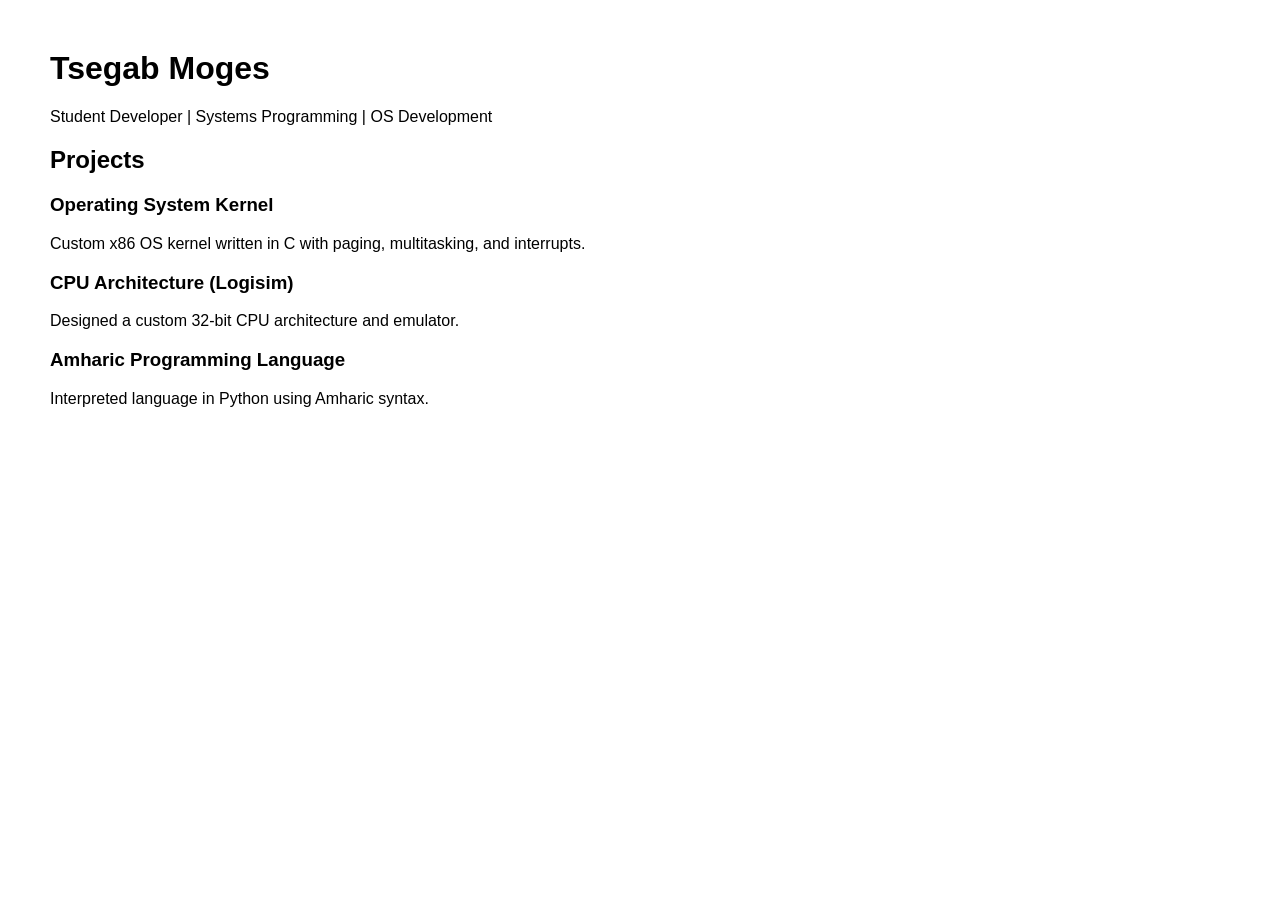
==== index.html @ 8d1dd478 "3" ====
<!DOCTYPE html>
<html>
<head>
  <title>Tsegab Portfolio</title>
  <style>
    body {
      font-family: Arial;
      margin: 50px;
      max-width: 800px;
    }
  </style>
</head>

<body>
  <h1>Tsegab Moges</h1>
  <p>Student Developer | Systems Programming | OS Development</p>

  <h2>Projects</h2>

  <h3>Operating System Kernel</h3>
  <p>Custom x86 OS kernel written in C with paging, multitasking, and interrupts.</p>

  <h3>CPU Architecture (Logisim)</h3>
  <p>Designed a custom 32-bit CPU architecture and emulator.</p>

  <h3>Amharic Programming Language</h3>
  <p>Interpreted language in Python using Amharic syntax.</p>
</body>
</html>
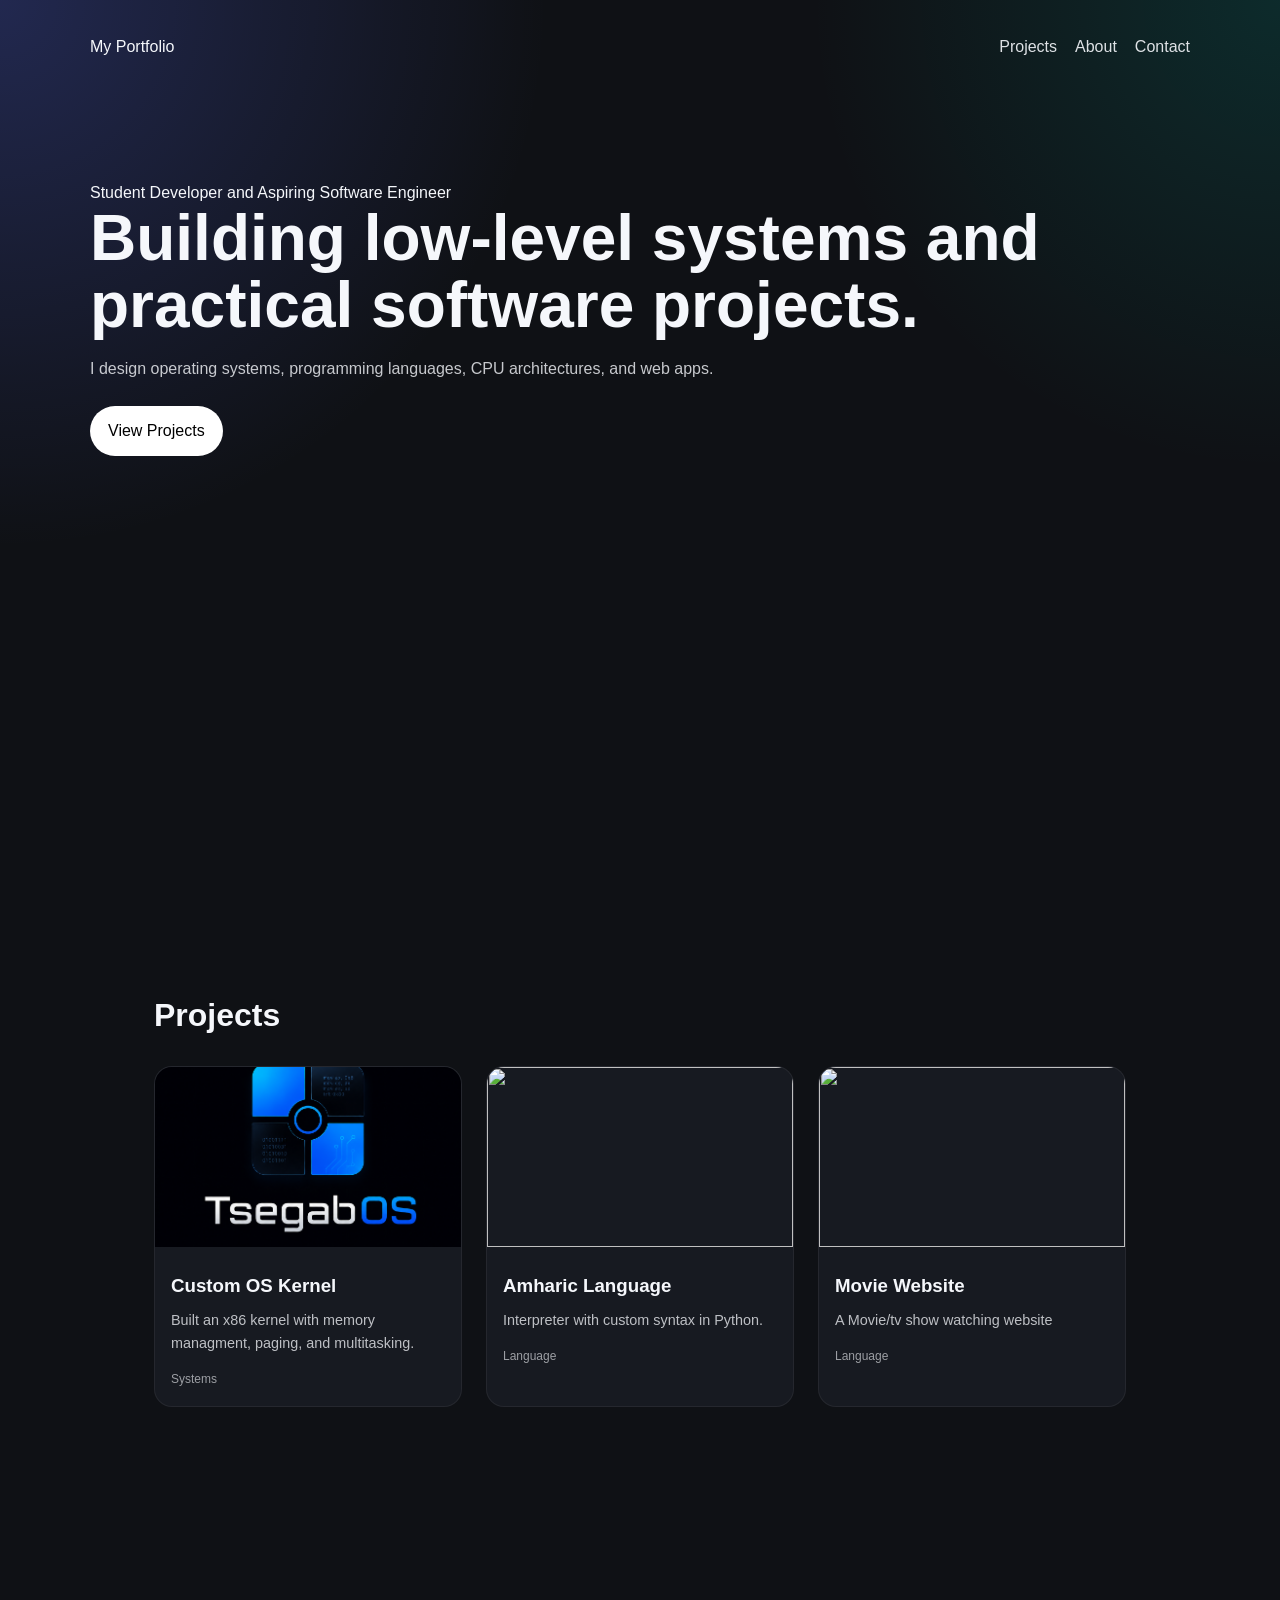
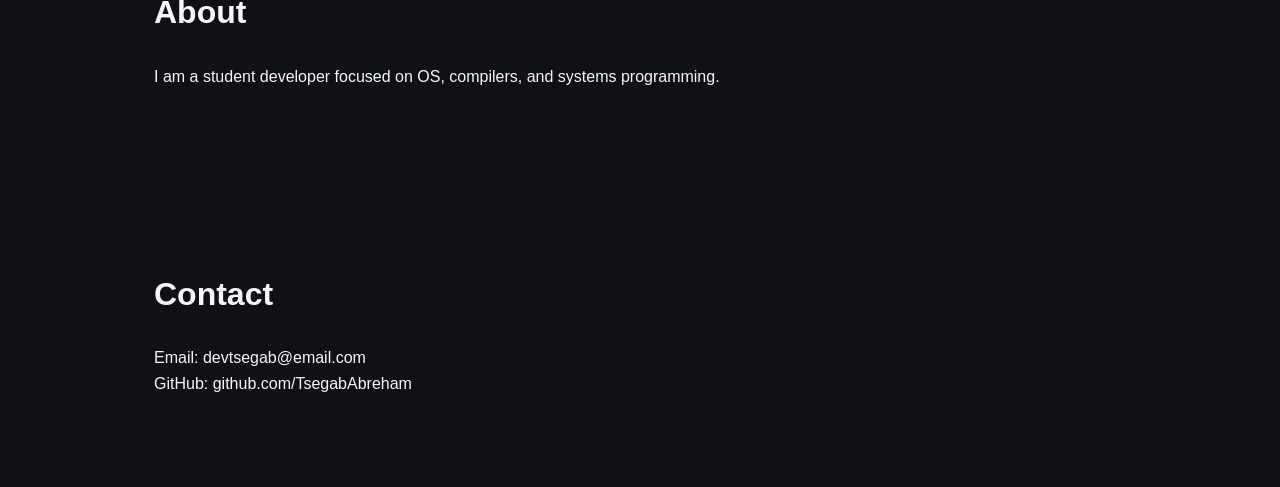
==== commit d8454bed: "Added projects" ====
--- a/index.html
+++ b/index.html
@@ -1,29 +1,198 @@
 <!DOCTYPE html>
-<html>
+<html lang="en">
 <head>
-  <title>Tsegab Portfolio</title>
-  <style>
-    body {
-      font-family: Arial;
-      margin: 50px;
-      max-width: 800px;
-    }
-  </style>
+  <meta charset="UTF-8" />
+  <meta name="viewport" content="width=device-width, initial-scale=1.0" />
+  <title>Tsegab | Portfolio</title>
+  <link rel="stylesheet" href="style.css" />
 </head>
 
 <body>
-  <h1>Tsegab Moges</h1>
-  <p>Student Developer | Systems Programming | OS Development</p>
 
-  <h2>Projects</h2>
+  <!-- HERO -->
+  <header class="hero">
+    <nav class="nav">
+      <div class="logo">My Portfolio</div>
+      <div class="nav-links">
+        <a href="#projects">Projects</a>
+        <a href="#about">About</a>
+        <a href="#contact">Contact</a>
+      </div>
+    </nav>
 
-  <h3>Operating System Kernel</h3>
-  <p>Custom x86 OS kernel written in C with paging, multitasking, and interrupts.</p>
+    <section class="hero-content">
+      <p class="eyebrow">Student Developer and Aspiring Software Engineer</p>
+      <h1>Building low-level systems and practical software projects.</h1>
+      <p class="hero-text">
+        I design operating systems, programming languages, CPU architectures, and web apps.
+      </p>
 
-  <h3>CPU Architecture (Logisim)</h3>
-  <p>Designed a custom 32-bit CPU architecture and emulator.</p>
+      <div class="hero-actions">
+        <a class="button primary" href="#projects">View Projects</a>
+      </div>
+    </section>
+  </header>
 
-  <h3>Amharic Programming Language</h3>
-  <p>Interpreted language in Python using Amharic syntax.</p>
+  <!-- PROJECTS -->
+  <main>
+    <section class="section" id="projects">
+      <div class="section-head">
+        <h2>Projects</h2>
+      </div>
+
+      <div class="grid">
+
+        <!-- CARD 1 -->
+        <div class="card"
+          data-title="Custom Operating System Kernel"
+          data-desc="Built an x86 kernel in C with paging, multitasking, interrupts, and a GUI powered by LVGL."
+          data-video="https://www.youtube.com/embed/dQw4w9WgXcQ"
+          data-link="https://github.com/TsegabAbreham/TsegabOS">
+
+          <img src="assets/TsegabOS.png" />
+          <div class="card-body">
+            <h3>Custom OS Kernel</h3>
+            <p>Built an x86 kernel with memory managment, paging, and multitasking.</p>
+            <span>Systems</span>
+          </div>
+        </div>
+
+        <!-- CARD 2 -->
+        <div class="card"
+          data-title="Amharic Programming Language"
+          data-desc="Interpreter built in Python using Amharic syntax aimed at making programming accessible."
+          data-images="assets/Abyslang.png,assets/Abyslang2.png"
+          data-video=""
+          data-link="https://github.com/TsegabAbreham/Abyssinia-Lang/tree/master">
+
+          <img src="https://raw.githubusercontent.com/TsegabAbreham/Abyssinia-Lang/refs/heads/master/abyss.ico" />
+          <div class="card-body">
+            <h3>Amharic Language</h3>
+            <p>Interpreter with custom syntax in Python.</p>
+            <span>Language</span>
+          </div>
+        </div>
+
+        <!-- CARD 3 -->
+        <div class="card"
+          data-title="Movie Website"
+          data-desc="Movie/TV show website with progress saving, profile creation, age restriction, and a watch-togther feature where two people from different places sync up and watch the same movie at the same time. Live demo: https://tamovieapp.onrender.com/"
+          data-images="assets/movie.png,assets/movie1.png"
+          data-video=""
+          data-link="https://github.com/TsegabAbreham/MovieApp">
+
+          <img src="https://raw.githubusercontent.com/TsegabAbreham/MovieApp/refs/heads/main/app/favicon.ico" />
+          <div class="card-body">
+            <h3>Movie Website</h3>
+            <p>A Movie/tv show watching website</p>
+            <span>Language</span>
+          </div>
+        </div>
+
+      </div>
+    </section>
+
+    <section class="section about" id="about">
+      <h2>About</h2>
+      <p>I am a student developer focused on OS, compilers, and systems programming.</p>
+    </section>
+
+    <section class="section contact" id="contact">
+      <h2>Contact</h2>
+      <p>Email: devtsegab@email.com</p>
+      <p>GitHub: github.com/TsegabAbreham</p>
+    </section>
+  </main>
+
+  <!-- MODAL -->
+  <div class="modal" id="modal">
+    <div class="modal-box">
+
+      <button class="close" id="closeBtn">&times;</button>
+
+      <h2 id="mTitle"></h2>
+      <p class="meta" id="mCategory"></p>
+      <p id="mDesc"></p>
+
+      <i><a id="mLink" target="_blank" style="color:blue;">Open Project</a></i>
+
+      <div class="gallery" id="mGallery"></div>
+
+      <iframe id="mVideo" allowfullscreen></iframe>
+
+    </div>
+  </div>
+
+  <script>
+    const cards = document.querySelectorAll(".card");
+
+    const modal = document.getElementById("modal");
+    const closeBtn = document.getElementById("closeBtn");
+
+    const mTitle = document.getElementById("mTitle");
+    const mCategory = document.getElementById("mCategory");
+    const mDesc = document.getElementById("mDesc");
+    const mGallery = document.getElementById("mGallery");
+    const mVideo = document.getElementById("mVideo");
+    const mLink = document.getElementById("mLink");
+
+    function openModal(card) {
+      mTitle.textContent = card.dataset.title;
+      mCategory.textContent = card.dataset.category || "";
+      mDesc.textContent = card.dataset.desc || "";
+
+      // LINK SAFE HANDLING
+      if (card.dataset.link) {
+        mLink.style.display = "inline-block";
+        mLink.href = card.dataset.link;
+      } else {
+        mLink.style.display = "none";
+      }
+
+      // IMAGES
+      mGallery.innerHTML = "";
+      const images = (card.dataset.images || "").split(",");
+
+      images.forEach(src => {
+        if (!src.trim()) return;
+        const img = document.createElement("img");
+        img.src = src.trim();
+        mGallery.appendChild(img);
+      });
+
+      // VIDEO
+      if (card.dataset.video) {
+        mVideo.style.display = "block";
+        mVideo.src = card.dataset.video;
+      } else {
+        mVideo.style.display = "none";
+        mVideo.src = "";
+      }
+
+      modal.classList.add("active");
+      document.body.style.overflow = "hidden";
+    }
+
+    function closeModal() {
+      modal.classList.remove("active");
+      mVideo.src = "";
+      document.body.style.overflow = "";
+    }
+
+    cards.forEach(card => {
+      card.addEventListener("click", () => openModal(card));
+    });
+
+    closeBtn.addEventListener("click", closeModal);
+
+    modal.addEventListener("click", (e) => {
+      if (e.target === modal) closeModal();
+    });
+
+    document.addEventListener("keydown", (e) => {
+      if (e.key === "Escape") closeModal();
+    });
+  </script>
+
 </body>
 </html>
--- a/style.css
+++ b/style.css
@@ -0,0 +1,195 @@
+* {
+  box-sizing: border-box;
+  margin: 0;
+  padding: 0;
+}
+
+html {
+  scroll-behavior: smooth;
+}
+
+body {
+  font-family: Arial, sans-serif;
+  background: #0f1115;
+  color: #f5f7fb;
+  line-height: 1.6;
+  overflow-x: hidden;
+}
+
+a {
+  color: inherit;
+  text-decoration: none;
+}
+
+/* HERO */
+.hero {
+  min-height: 100vh;
+  padding: 24px 5vw 80px;
+  background:
+    radial-gradient(circle at top left, rgba(90,110,255,0.25), transparent 35%),
+    radial-gradient(circle at top right, rgba(0,200,180,0.14), transparent 30%),
+    #0f1115;
+}
+
+.nav {
+  max-width: 1100px;
+  margin: 0 auto;
+  display: flex;
+  justify-content: space-between;
+  padding: 10px 0 40px;
+}
+
+.nav-links {
+  display: flex;
+  gap: 18px;
+  opacity: 0.9;
+}
+
+.hero-content {
+  max-width: 1100px;
+  margin: 80px auto 0;
+}
+
+.hero h1 {
+  font-size: clamp(2.3rem, 5vw, 4.5rem);
+  line-height: 1.05;
+  margin-bottom: 16px;
+}
+
+.hero-text {
+  opacity: 0.8;
+  max-width: 650px;
+  margin-bottom: 25px;
+}
+
+/* BUTTON */
+.button {
+  padding: 12px 18px;
+  border-radius: 999px;
+  display: inline-block;
+}
+
+.primary {
+  background: #fff;
+  color: #000;
+}
+
+/* SECTIONS */
+.section {
+  max-width: 1100px;
+  margin: auto;
+  padding: 90px 5vw;
+}
+
+.section h2 {
+  font-size: 2rem;
+  margin-bottom: 25px;
+}
+
+/* GRID */
+.grid {
+  display: grid;
+  grid-template-columns: repeat(auto-fit, minmax(260px, 1fr));
+  gap: 24px;
+}
+
+/* CARD */
+.card {
+  border-radius: 18px;
+  overflow: hidden;
+  background: #171a21;
+  cursor: pointer;
+  transition: 0.2s;
+  border: 1px solid rgba(255,255,255,0.06);
+}
+
+.card:hover {
+  transform: translateY(-6px);
+}
+
+.card img {
+  width: 100%;
+  height: 180px;
+  object-fit: cover;
+}
+
+.card-body {
+  padding: 16px;
+}
+
+.card-body h3 {
+  margin-bottom: 8px;
+}
+
+.card-body p {
+  opacity: 0.75;
+  font-size: 0.9rem;
+  margin-bottom: 10px;
+}
+
+.card-body span {
+  font-size: 12px;
+  opacity: 0.6;
+}
+
+/* MODAL */
+.modal {
+  position: fixed;
+  inset: 0;
+  background: rgba(0,0,0,0.75);
+  display: none;
+  align-items: center;
+  justify-content: center;
+  padding: 20px;
+  z-index: 999;
+}
+
+.modal.active {
+  display: flex;
+}
+
+.modal-box {
+  width: min(900px, 100%);
+  max-height: 90vh;
+  overflow-y: auto;
+  background: #171a21;
+  padding: 20px;
+  border-radius: 16px;
+  position: relative;
+}
+
+.close {
+  position: absolute;
+  top: 10px;
+  right: 14px;
+  font-size: 28px;
+  background: none;
+  border: none;
+  color: white;
+  cursor: pointer;
+}
+
+.meta {
+  opacity: 0.6;
+  margin-bottom: 10px;
+}
+
+.gallery {
+  display: grid;
+  grid-template-columns: repeat(auto-fit, minmax(160px, 1fr));
+  gap: 10px;
+  margin-top: 15px;
+}
+
+.gallery img {
+  width: 100%;
+  border-radius: 10px;
+}
+
+iframe {
+  width: 100%;
+  height: 360px;
+  margin-top: 15px;
+  border-radius: 10px;
+  border: none;
+}
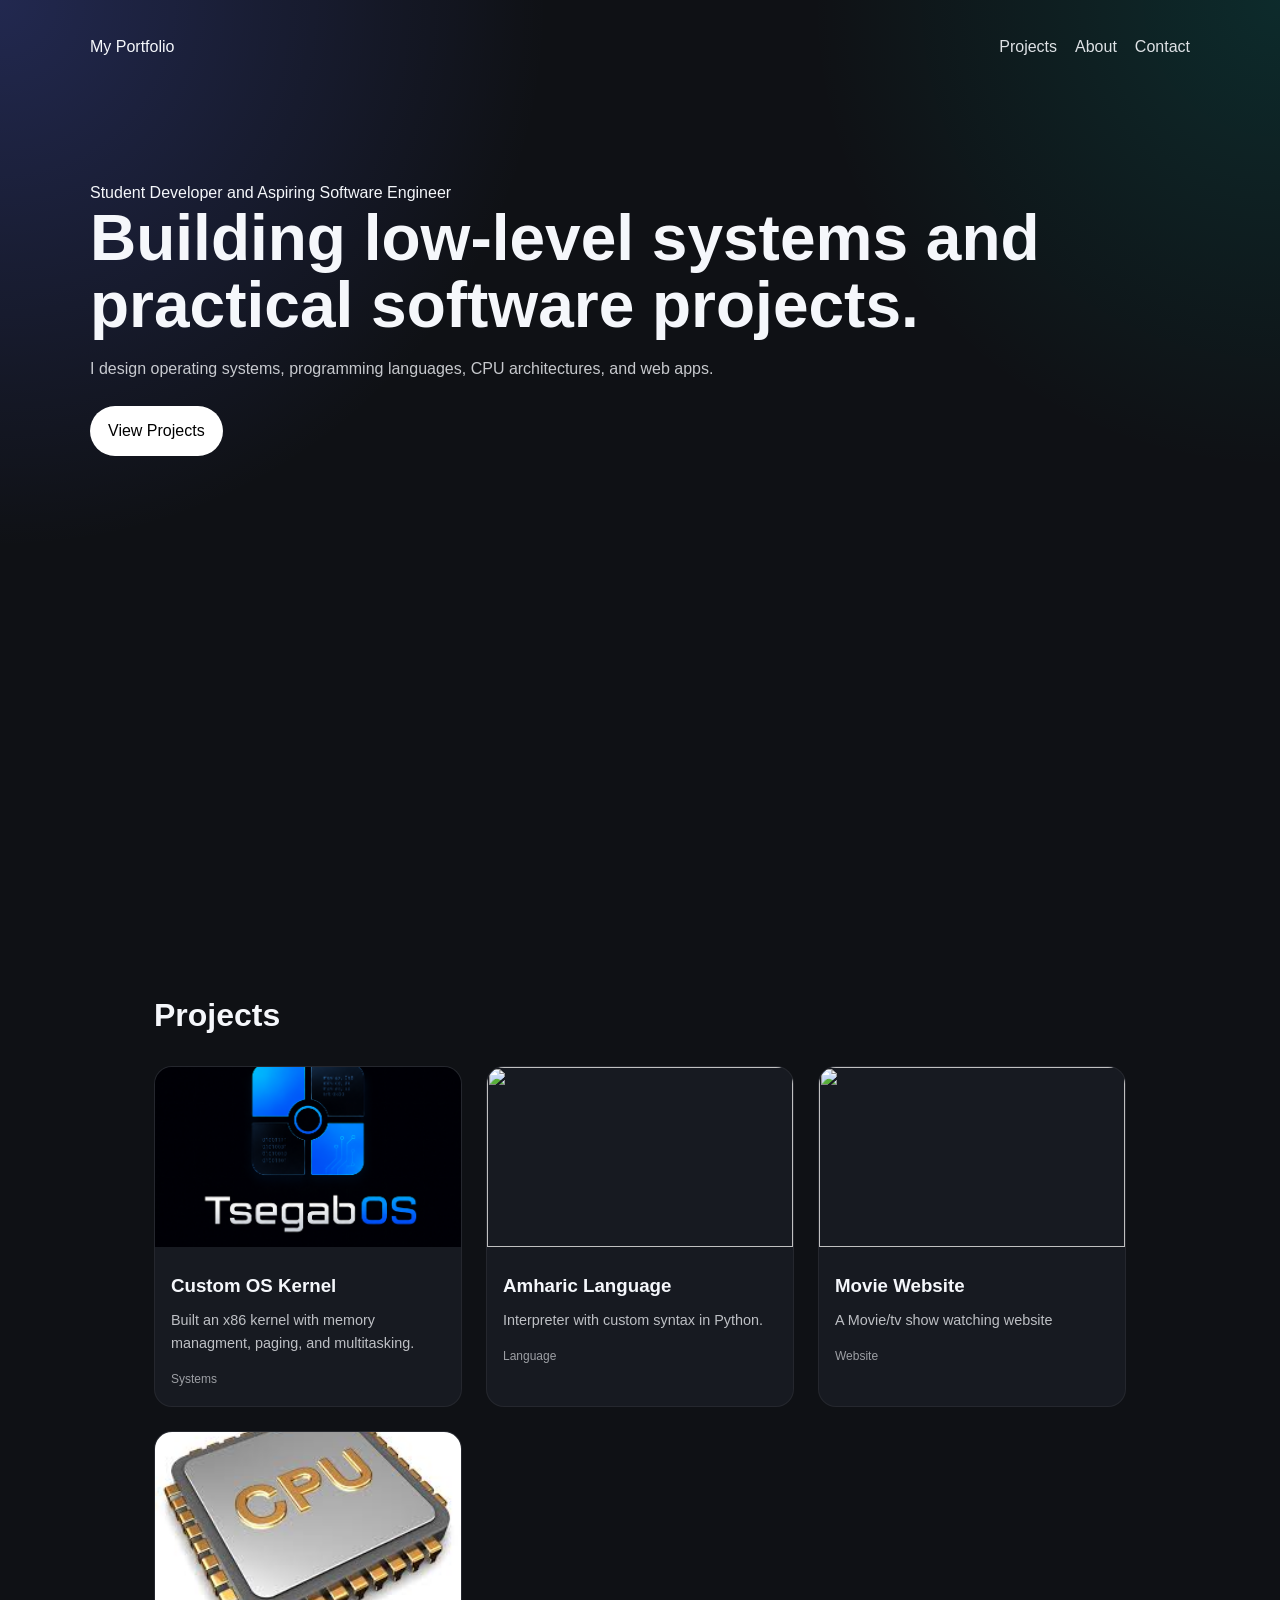
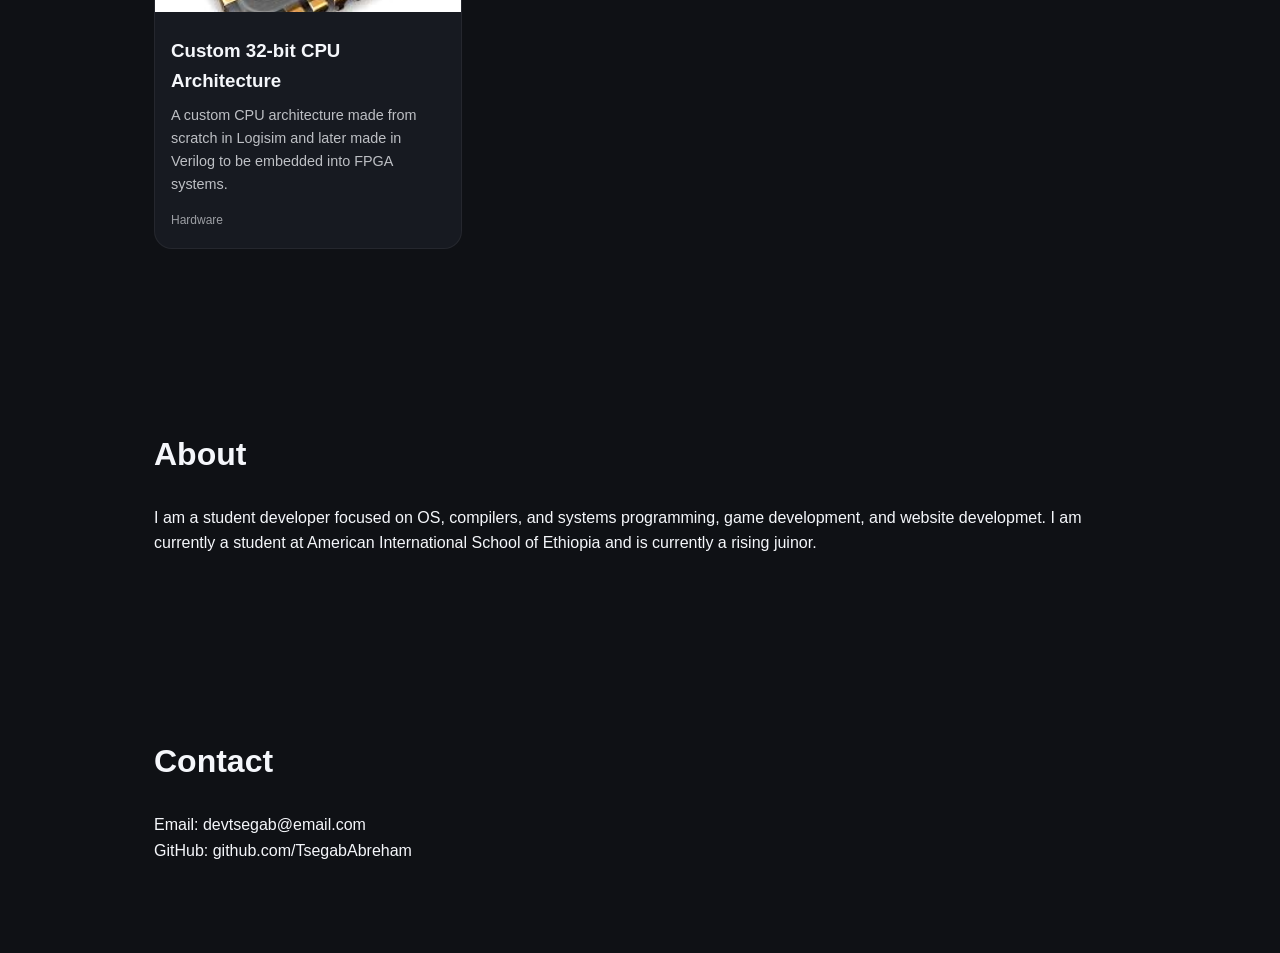
==== commit 1e00b8c1: "Added more projects and expanded about me" ====
--- a/index.html
+++ b/index.html
@@ -60,7 +60,7 @@
         <!-- CARD 2 -->
         <div class="card"
           data-title="Amharic Programming Language"
-          data-desc="Interpreter built in Python using Amharic syntax aimed at making programming accessible."
+          data-desc="Interpreter built in Python using Amharic syntax aimed at making programming accessible. The programming language name is Abyssinia Lang."
           data-images="assets/Abyslang.png,assets/Abyslang2.png"
           data-video=""
           data-link="https://github.com/TsegabAbreham/Abyssinia-Lang/tree/master">
@@ -85,7 +85,23 @@
           <div class="card-body">
             <h3>Movie Website</h3>
             <p>A Movie/tv show watching website</p>
-            <span>Language</span>
+            <span>Website</span>
+          </div>
+        </div>
+
+        <!-- CARD 4 -->
+        <div class="card"
+          data-title="Custom 32-bit CPU Architecture"
+          data-desc="A custom CPU architecture made from scratch in Logisim and later made in Verilog to be embedded into FPGA systems. "
+          data-images="assets/cpulogisim.png"
+          data-video=""
+          data-link="https://github.com/TsegabAbreham/Custom-32-Bit-CPU">
+
+          <img src="assets/cpu.png" />
+          <div class="card-body">
+            <h3>Custom 32-bit CPU Architecture</h3>
+            <p>A custom CPU architecture made from scratch in Logisim and later made in Verilog to be embedded into FPGA systems.</p>
+            <span>Hardware</span>
           </div>
         </div>
 
@@ -94,7 +110,7 @@
 
     <section class="section about" id="about">
       <h2>About</h2>
-      <p>I am a student developer focused on OS, compilers, and systems programming.</p>
+      <p>I am a student developer focused on OS, compilers, and systems programming, game development, and website developmet. I am currently a student at American International School of Ethiopia and is currently a rising juinor.</p>
     </section>
 
     <section class="section contact" id="contact">
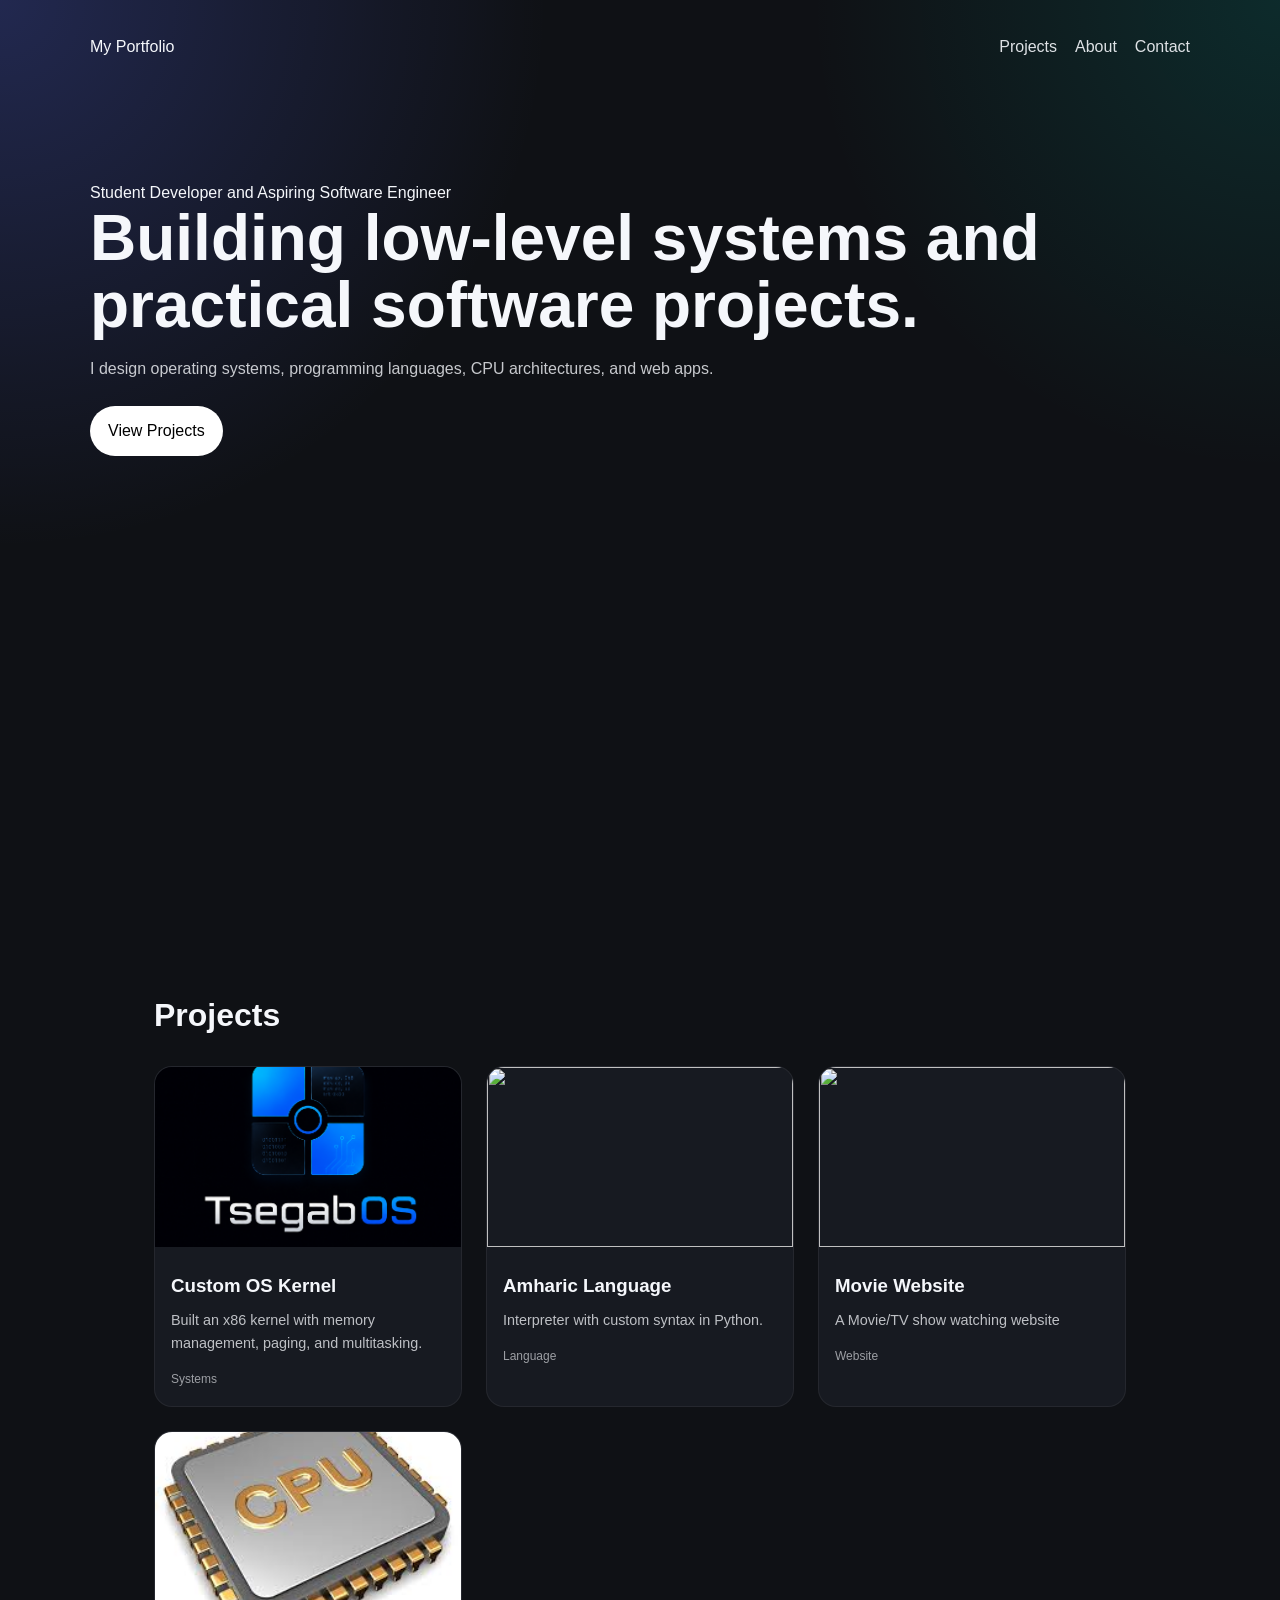
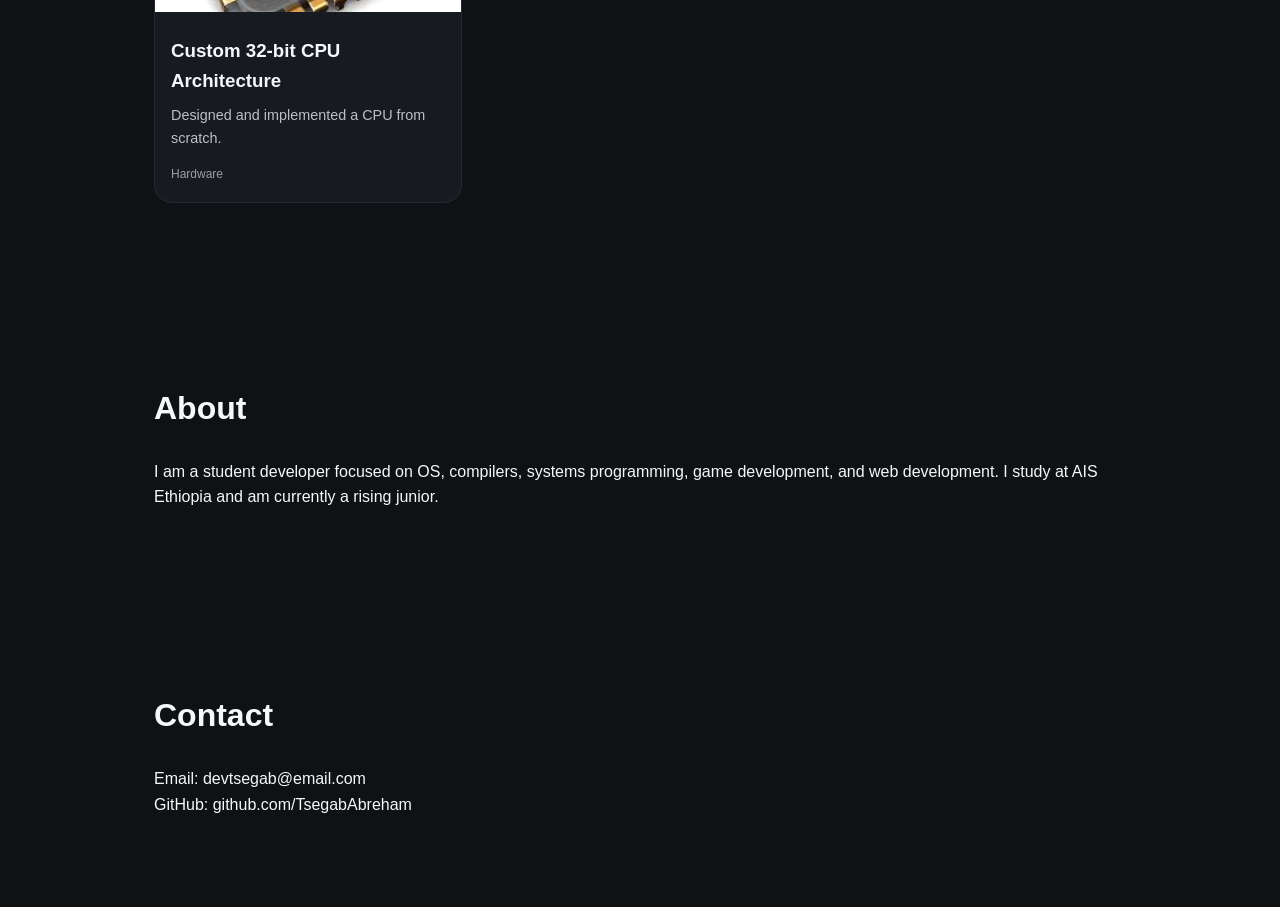
==== commit 4ccfe743: "Added demo video" ====
--- a/index.html
+++ b/index.html
@@ -46,13 +46,13 @@
         <div class="card"
           data-title="Custom Operating System Kernel"
           data-desc="Built an x86 kernel in C with paging, multitasking, interrupts, and a GUI powered by LVGL."
-          data-video="https://www.youtube.com/embed/dQw4w9WgXcQ"
+          data-video="assets/demoOS.mp4"
           data-link="https://github.com/TsegabAbreham/TsegabOS">
 
           <img src="assets/TsegabOS.png" />
           <div class="card-body">
             <h3>Custom OS Kernel</h3>
-            <p>Built an x86 kernel with memory managment, paging, and multitasking.</p>
+            <p>Built an x86 kernel with memory management, paging, and multitasking.</p>
             <span>Systems</span>
           </div>
         </div>
@@ -62,7 +62,6 @@
           data-title="Amharic Programming Language"
           data-desc="Interpreter built in Python using Amharic syntax aimed at making programming accessible. The programming language name is Abyssinia Lang."
           data-images="assets/Abyslang.png,assets/Abyslang2.png"
-          data-video=""
           data-link="https://github.com/TsegabAbreham/Abyssinia-Lang/tree/master">
 
           <img src="https://raw.githubusercontent.com/TsegabAbreham/Abyssinia-Lang/refs/heads/master/abyss.ico" />
@@ -76,15 +75,14 @@
         <!-- CARD 3 -->
         <div class="card"
           data-title="Movie Website"
-          data-desc="Movie/TV show website with progress saving, profile creation, age restriction, and a watch-togther feature where two people from different places sync up and watch the same movie at the same time. Live demo: https://tamovieapp.onrender.com/"
+          data-desc="Movie/TV show website with progress saving, profile creation, age restriction, and watch-together feature."
           data-images="assets/movie.png,assets/movie1.png"
-          data-video=""
           data-link="https://github.com/TsegabAbreham/MovieApp">
 
           <img src="https://raw.githubusercontent.com/TsegabAbreham/MovieApp/refs/heads/main/app/favicon.ico" />
           <div class="card-body">
             <h3>Movie Website</h3>
-            <p>A Movie/tv show watching website</p>
+            <p>A Movie/TV show watching website</p>
             <span>Website</span>
           </div>
         </div>
@@ -92,15 +90,14 @@
         <!-- CARD 4 -->
         <div class="card"
           data-title="Custom 32-bit CPU Architecture"
-          data-desc="A custom CPU architecture made from scratch in Logisim and later made in Verilog to be embedded into FPGA systems. "
+          data-desc="CPU designed in Logisim and implemented in Verilog for FPGA systems."
           data-images="assets/cpulogisim.png"
-          data-video=""
           data-link="https://github.com/TsegabAbreham/Custom-32-Bit-CPU">
 
           <img src="assets/cpu.png" />
           <div class="card-body">
             <h3>Custom 32-bit CPU Architecture</h3>
-            <p>A custom CPU architecture made from scratch in Logisim and later made in Verilog to be embedded into FPGA systems.</p>
+            <p>Designed and implemented a CPU from scratch.</p>
             <span>Hardware</span>
           </div>
         </div>
@@ -110,7 +107,10 @@
 
     <section class="section about" id="about">
       <h2>About</h2>
-      <p>I am a student developer focused on OS, compilers, and systems programming, game development, and website developmet. I am currently a student at American International School of Ethiopia and is currently a rising juinor.</p>
+      <p>
+        I am a student developer focused on OS, compilers, systems programming, game development,
+        and web development. I study at AIS Ethiopia and am currently a rising junior.
+      </p>
     </section>
 
     <section class="section contact" id="contact">
@@ -127,14 +127,13 @@
       <button class="close" id="closeBtn">&times;</button>
 
       <h2 id="mTitle"></h2>
-      <p class="meta" id="mCategory"></p>
       <p id="mDesc"></p>
 
-      <i><a id="mLink" target="_blank" style="color:blue;">Open Project</a></i>
+      <a id="mLink" target="_blank" style="color:blue;">Open Project</a>
 
       <div class="gallery" id="mGallery"></div>
 
-      <iframe id="mVideo" allowfullscreen></iframe>
+      <video id="mVideo" controls style="display:none; width:100%; margin-top:10px;"></video>
 
     </div>
   </div>
@@ -146,18 +145,16 @@
     const closeBtn = document.getElementById("closeBtn");
 
     const mTitle = document.getElementById("mTitle");
-    const mCategory = document.getElementById("mCategory");
     const mDesc = document.getElementById("mDesc");
     const mGallery = document.getElementById("mGallery");
     const mVideo = document.getElementById("mVideo");
     const mLink = document.getElementById("mLink");
 
     function openModal(card) {
-      mTitle.textContent = card.dataset.title;
-      mCategory.textContent = card.dataset.category || "";
+      mTitle.textContent = card.dataset.title || "";
       mDesc.textContent = card.dataset.desc || "";
 
-      // LINK SAFE HANDLING
+      // LINK
       if (card.dataset.link) {
         mLink.style.display = "inline-block";
         mLink.href = card.dataset.link;
@@ -167,12 +164,14 @@
 
       // IMAGES
       mGallery.innerHTML = "";
-      const images = (card.dataset.images || "").split(",");
+      const images = (card.dataset.images || "")
+        .split(",")
+        .map(i => i.trim())
+        .filter(Boolean);
 
       images.forEach(src => {
-        if (!src.trim()) return;
         const img = document.createElement("img");
-        img.src = src.trim();
+        img.src = src;
         mGallery.appendChild(img);
       });
 
@@ -180,6 +179,7 @@
       if (card.dataset.video) {
         mVideo.style.display = "block";
         mVideo.src = card.dataset.video;
+        mVideo.load();
       } else {
         mVideo.style.display = "none";
         mVideo.src = "";
@@ -191,6 +191,7 @@
 
     function closeModal() {
       modal.classList.remove("active");
+      mVideo.pause();
       mVideo.src = "";
       document.body.style.overflow = "";
     }
